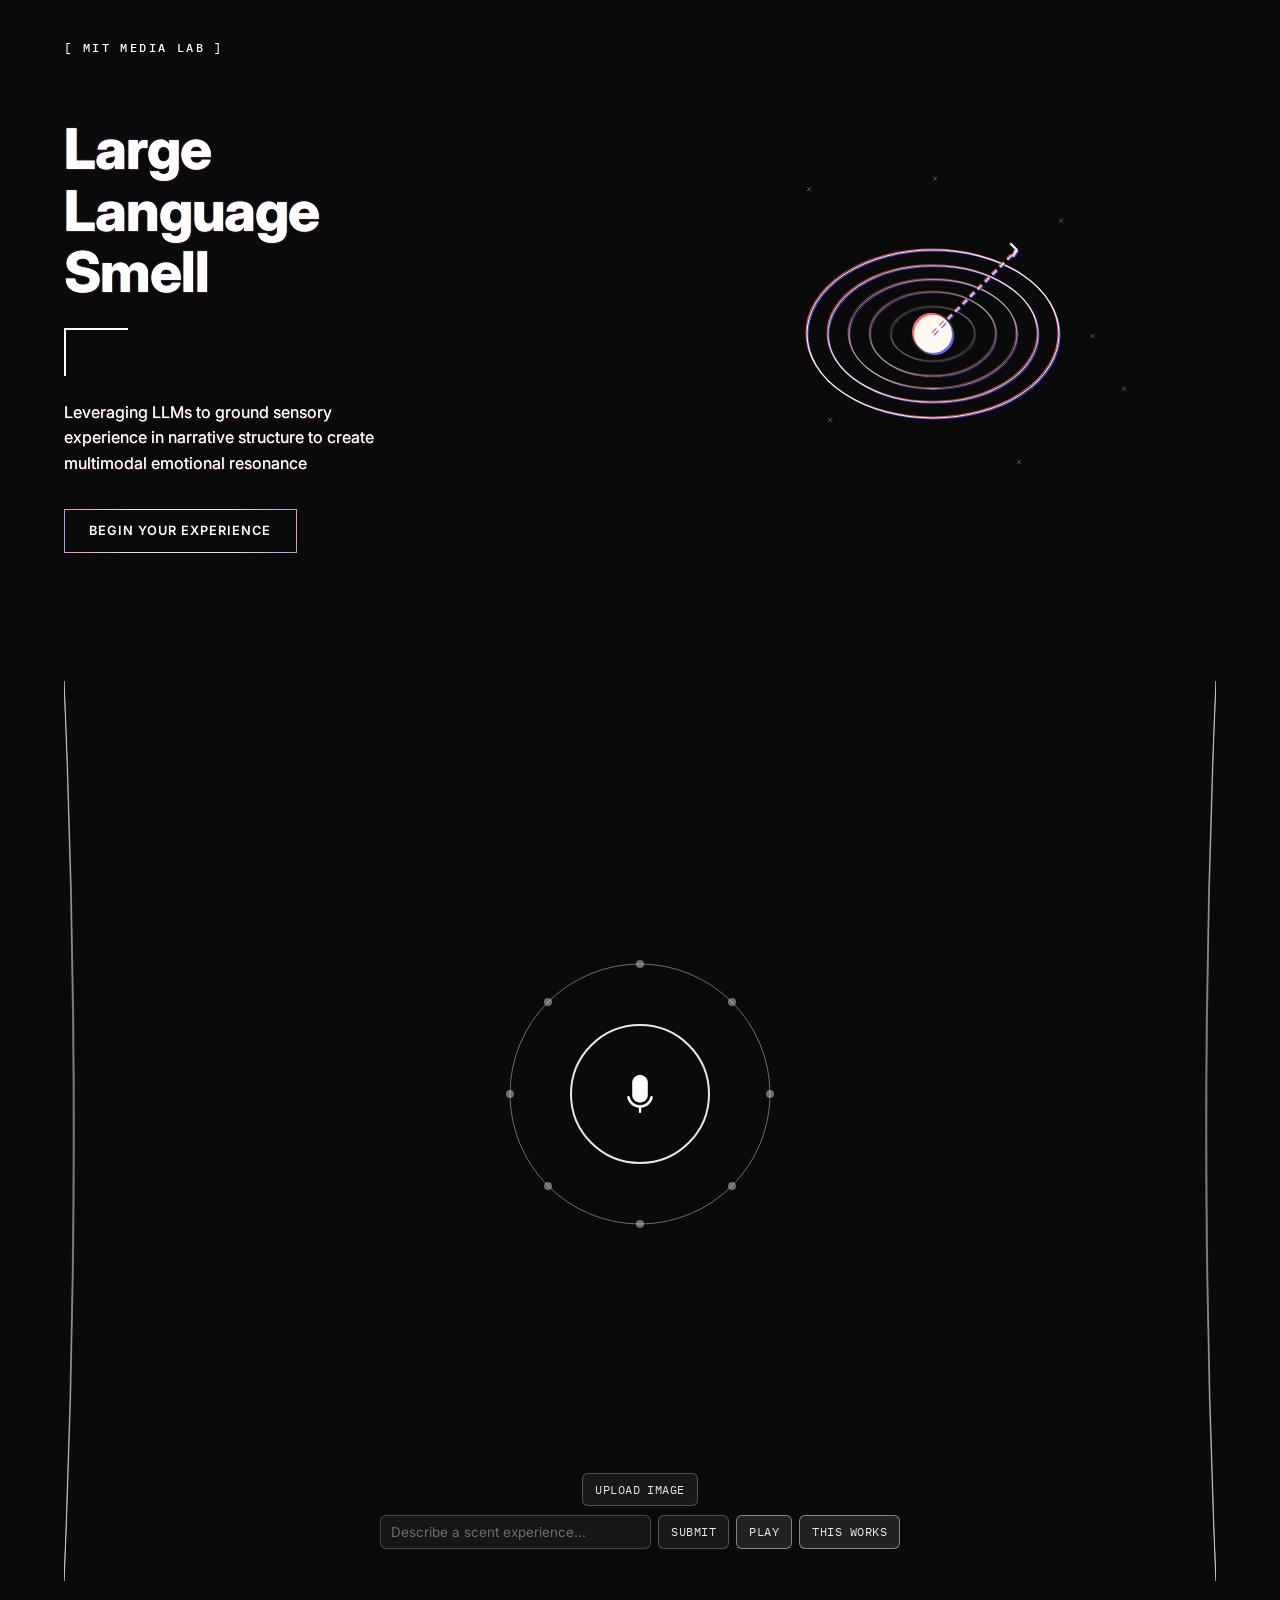
==== aromagen/ui/demo/index.html @ c247eafc "Migrate to 12-odorant descriptor palette, fix prompt biases, add pre-filter Replaces the two-cartrid" ====
<!DOCTYPE html>
<html lang="en">
<head>
  <meta charset="utf-8">
  <meta name="viewport" content="width=device-width, initial-scale=1">
  <title>AromaGen</title>
  <link rel="preconnect" href="https://fonts.googleapis.com">
  <link rel="preconnect" href="https://fonts.gstatic.com" crossorigin>
  <link href="https://fonts.googleapis.com/css2?family=IBM+Plex+Mono:wght@400;500&family=Inter:wght@400;700;800&display=swap" rel="stylesheet">
  <link rel="stylesheet" href="styles.css">
</head>
<body>
  <div class="page">
    <header class="trust-label">[ MIT Media Lab ]</header>

    <main class="content">
      <section class="left">
        <h1 class="headline">
          Large<br>
          Language<br>
          Smell
        </h1>
        <div class="l-separator" aria-hidden="true"></div>
        <p class="body">
          Leveraging LLMs to ground sensory experience in narrative structure to create multimodal emotional resonance
        </p>
        <a href="#experience" class="cta-button" id="beginExperienceBtn">Begin Your Experience</a>
      </section>

      <section class="right" aria-hidden="true">
        <div class="graphic">
          <svg class="graphic-svg" viewBox="0 0 400 400" xmlns="http://www.w3.org/2000/svg">
            <defs>
              <filter id="glow">
                <feGaussianBlur stdDeviation="2" result="blur"/>
                <feMerge>
                  <feMergeNode in="blur"/>
                  <feMergeNode in="SourceGraphic"/>
                </feMerge>
              </filter>
              <filter id="chroma" x="-20%" y="-20%" width="140%" height="140%">
                <feOffset in="SourceGraphic" dx="-1" dy="-1" result="r"/>
                <feOffset in="SourceGraphic" dx="1" dy="1" result="b"/>
                <feFlood flood-color="#ff4444" result="red"/>
                <feFlood flood-color="#4444ff" result="blue"/>
                <feComposite in="red" in2="r" operator="in" result="redLayer"/>
                <feComposite in="blue" in2="b" operator="in" result="blueLayer"/>
                <feMerge>
                  <feMergeNode in="redLayer"/>
                  <feMergeNode in="blueLayer"/>
                  <feMergeNode in="SourceGraphic"/>
                </feMerge>
              </filter>
              <filter id="orbGlowChroma" x="-50%" y="-50%" width="200%" height="200%">
                <feGaussianBlur in="SourceGraphic" stdDeviation="1.5" result="blur"/>
                <feOffset in="SourceGraphic" dx="-1.5" dy="-1.5" result="redIn"/>
                <feOffset in="SourceGraphic" dx="1.5" dy="1.5" result="blueIn"/>
                <feFlood flood-color="#ff6666" result="redFlood"/>
                <feFlood flood-color="#6666ff" result="blueFlood"/>
                <feComposite in="redFlood" in2="redIn" operator="in" result="redLayer"/>
                <feComposite in="blueFlood" in2="blueIn" operator="in" result="blueLayer"/>
                <feMerge>
                  <feMergeNode in="blur"/>
                  <feMergeNode in="redLayer"/>
                  <feMergeNode in="blueLayer"/>
                  <feMergeNode in="SourceGraphic"/>
                </feMerge>
              </filter>
            </defs>
            <!-- scattered x shapes -->
            <g class="particles" fill="none" stroke="currentColor" stroke-width="0.5" opacity="0.6">
              <path d="M 80 60 L 84 64 M 84 60 L 80 64" class="particle" style="--i: 0"/>
              <path d="M 320 90 L 324 94 M 324 90 L 320 94" class="particle" style="--i: 1"/>
              <path d="M 350 200 L 354 204 M 354 200 L 350 204" class="particle" style="--i: 2"/>
              <path d="M 280 320 L 284 324 M 284 320 L 280 324" class="particle" style="--i: 3"/>
              <path d="M 100 280 L 104 284 M 104 280 L 100 284" class="particle" style="--i: 4"/>
              <path d="M 200 50 L 204 54 M 204 50 L 200 54" class="particle" style="--i: 5"/>
              <path d="M 380 250 L 384 254 M 384 250 L 380 254" class="particle" style="--i: 6"/>
            </g>
            <!-- concentric rings -->
            <g filter="url(#chroma)" class="rings">
              <ellipse cx="200" cy="200" rx="120" ry="80" class="ring" style="--r: 0"/>
              <ellipse cx="200" cy="200" rx="100" ry="65" class="ring" style="--r: 1"/>
              <ellipse cx="200" cy="200" rx="80" ry="52" class="ring" style="--r: 2"/>
              <ellipse cx="200" cy="200" rx="60" ry="40" class="ring" style="--r: 3"/>
              <ellipse cx="200" cy="200" rx="40" ry="26" class="ring" style="--r: 4"/>
            </g>
            <!-- central orb: glow + chromatic fringe -->
            <circle cx="200" cy="200" r="18" class="orb" filter="url(#orbGlowChroma)"/>
            <!-- dashed arrow -->
            <g class="arrow" filter="url(#chroma)">
              <line x1="200" y1="200" x2="280" y2="120" stroke-dasharray="6 4" class="arrow-line"/>
              <path d="M 280 120 L 274 114 M 280 120 L 276 126" stroke-width="2" class="arrow-head"/>
            </g>
          </svg>
        </div>
      </section>
    </main>

    <!-- Buffer between landing and frequency section -->
    <div class="frequency-buffer" aria-hidden="true"></div>

    <!-- Frequency section: central ring + record button, 8 nodes, curved lines -->
    <section class="frequency-section" id="experience" aria-label="Frequency">
      <div class="frequency-curves" aria-hidden="true">
        <!-- Left: concave toward center (bulge right into the page) -->
        <svg class="curves-svg curves-left" viewBox="0 0 120 100" preserveAspectRatio="none">
          <path class="curve curve-1" d="M 0 0 Q 38 50 0 100" fill="none" stroke="currentColor"/>
          <path class="curve curve-2" d="M 0 0 Q 42 50 0 100" fill="none" stroke="currentColor"/>
          <path class="curve curve-3" d="M 0 0 Q 40 50 0 100" fill="none" stroke="currentColor"/>
          <path class="curve curve-4" d="M 0 0 Q 36 50 0 100" fill="none" stroke="currentColor"/>
        </svg>
        <!-- Right: concave toward center (bulge left into the page) -->
        <svg class="curves-svg curves-right" viewBox="0 0 120 100" preserveAspectRatio="none">
          <path class="curve curve-1" d="M 120 0 Q 82 50 120 100" fill="none" stroke="currentColor"/>
          <path class="curve curve-2" d="M 120 0 Q 78 50 120 100" fill="none" stroke="currentColor"/>
          <path class="curve curve-3" d="M 120 0 Q 80 50 120 100" fill="none" stroke="currentColor"/>
          <path class="curve curve-4" d="M 120 0 Q 84 50 120 100" fill="none" stroke="currentColor"/>
        </svg>
      </div>

      <div class="frequency-progress" id="frequencyProgress" aria-hidden="true">
        <p class="frequency-progress-label" id="frequencyProgressLabel"></p>
        <div class="frequency-progress-bar">
          <div class="frequency-progress-fill" id="frequencyProgressFill"></div>
        </div>
      </div>

      <div class="frequency-diagram">
        <svg class="frequency-circle-svg" viewBox="0 0 400 400" aria-hidden="true">
          <circle class="frequency-big-circle" cx="200" cy="200" r="130" fill="none" stroke="currentColor"/>
          <circle class="frequency-dot" cx="200" cy="70" r="4" fill="currentColor"/>
          <circle class="frequency-dot" cx="292" cy="108" r="4" fill="currentColor"/>
          <circle class="frequency-dot" cx="330" cy="200" r="4" fill="currentColor"/>
          <circle class="frequency-dot" cx="292" cy="292" r="4" fill="currentColor"/>
          <circle class="frequency-dot" cx="200" cy="330" r="4" fill="currentColor"/>
          <circle class="frequency-dot" cx="108" cy="292" r="4" fill="currentColor"/>
          <circle class="frequency-dot" cx="70" cy="200" r="4" fill="currentColor"/>
          <circle class="frequency-dot" cx="108" cy="108" r="4" fill="currentColor"/>
        </svg>
        <div class="frequency-center">
          <div class="frequency-ring" aria-hidden="true"></div>
          <button type="button" class="frequency-record-btn" id="frequencyRecordBtn" aria-label="Record audio">
            <img src="assets/microphone.png" alt="" class="record-icon record-mic-icon" width="48" height="48">
            <img src="assets/stop-button.png" alt="" class="record-icon record-stop-icon" width="48" height="48">
            <span class="record-label" aria-hidden="true">Record</span>
            <span class="record-dot" aria-hidden="true"></span>
          </button>
        </div>
        <div class="frequency-nodes">
          <div class="frequency-node frequency-node-12"><span class="node-label">Scent 1</span></div>
          <div class="frequency-node frequency-node-130"><span class="node-label">Scent 2</span></div>
          <div class="frequency-node frequency-node-3"><span class="node-label">Scent 3</span></div>
          <div class="frequency-node frequency-node-430"><span class="node-label">Scent 4</span></div>
          <div class="frequency-node frequency-node-6"><span class="node-label">Scent 5</span></div>
          <div class="frequency-node frequency-node-730"><span class="node-label">Scent 6</span></div>
          <div class="frequency-node frequency-node-9"><span class="node-label">Scent 7</span></div>
          <div class="frequency-node frequency-node-1030"><span class="node-label">Scent 8</span></div>
        </div>
      </div>

      <div class="frequency-controls" id="frequencyControls" aria-live="polite">
        <p class="frequency-transcription-text" id="frequencyTranscriptionText"></p>
        <p class="frequency-transcription-status" id="frequencyTranscriptionStatus"></p>

        <div class="frequency-controls-row frequency-controls-row-secondary">
          <label class="frequency-control-btn frequency-image-upload-label">
            Upload image
            <input
              type="file"
              id="frequencyImageInput"
              class="frequency-image-input"
              accept="image/*"
            >
          </label>
        </div>

        <div class="frequency-controls-row">
          <input
            type="text"
            id="frequencyDirectTextInput"
            class="frequency-direct-text-input"
            placeholder="Describe a scent experience..."
            aria-label="Direct text input"
          >
          <button type="button" id="frequencyDirectSubmitBtn" class="frequency-control-btn">Submit</button>
          <button type="button" id="playSequenceBtn" class="frequency-control-btn frequency-control-btn-primary" onclick="playSequenceOnDevice()">Play</button>
          <button type="button" id="acceptSequenceBtn" class="frequency-control-btn frequency-control-btn-primary">This works</button>
        </div>

      </div>

    </section>
  </div>
  <script src="script.js?v=3"></script>
</body>
</html>
---- aromagen/ui/demo/styles.css ----
/* Trust Center – dark, minimal, glitch/chromatic accent */

*,
*::before,
*::after {
  box-sizing: border-box;
}

body {
  margin: 0;
  min-height: 100vh;
  background: #0a0a0a;
  color: #fff;
  font-family: "Inter", system-ui, sans-serif;
  -webkit-font-smoothing: antialiased;
}

.page {
  min-height: 100vh;
  padding: 2.5rem 4rem 4rem;
  display: flex;
  flex-direction: column;
}

/* Top label */
.trust-label {
  font-family: "IBM Plex Mono", monospace;
  font-size: 0.75rem;
  font-weight: 500;
  letter-spacing: 0.2em;
  text-transform: uppercase;
  margin-bottom: 4rem;
}

/* Two-column layout */
.content {
  flex: 1;
  display: flex;
  align-items: center;
  gap: 4rem;
  max-width: 1200px;
  margin: 0 auto;
  width: 100%;
}

.left {
  flex: 0 1 48%;
  min-width: 0;
}

/* Headline – subtle chromatic aberration on edges */
.headline {
  font-size: clamp(2.25rem, 4.5vw, 3.5rem);
  font-weight: 800;
  line-height: 1.1;
  letter-spacing: -0.02em;
  margin: 0 0 1.5rem;
  color: #fff;
  text-shadow:
    1px 1px 0 rgba(255, 80, 80, 0.25),
    -1px -1px 0 rgba(80, 80, 255, 0.25),
    0 0 0 #fff;
}

/* L-shaped separator: horizontal + vertical */
.l-separator {
  width: 4rem;
  height: 3rem;
  margin-bottom: 1.5rem;
  position: relative;
}

.l-separator::before,
.l-separator::after {
  content: "";
  position: absolute;
  background: #fff;
}

.l-separator::before {
  left: 0;
  top: 0;
  width: 100%;
  height: 2px;
}

.l-separator::after {
  left: 0;
  top: 0;
  width: 2px;
  height: 100%;
}

/* Body copy – subtle chromatic fringe */
.body {
  font-size: 1rem;
  line-height: 1.6;
  margin: 0 0 2rem;
  color: rgba(255, 255, 255, 0.95);
  max-width: 32ch;
  text-shadow:
    0.5px 0.5px 0 rgba(255, 80, 80, 0.2),
    -0.5px -0.5px 0 rgba(80, 80, 255, 0.2),
    0 0 0 rgba(255, 255, 255, 0.98);
}

/* CTA button – border with strong chromatic aberration */
.cta-button {
  display: inline-block;
  padding: 0.85rem 1.5rem;
  font-family: "Inter", system-ui, sans-serif;
  font-size: 0.8rem;
  font-weight: 600;
  letter-spacing: 0.08em;
  text-transform: uppercase;
  color: #fff;
  text-decoration: none;
  background: transparent;
  border: 1px solid rgba(255, 255, 255, 0.9);
  position: relative;
  transition: opacity 0.2s;
}

.cta-button:hover {
  opacity: 0.95;
}

/* Chromatic aberration on button border – red one side, blue other */
.cta-button::before {
  content: "";
  position: absolute;
  inset: -1px;
  border: 1px solid transparent;
  pointer-events: none;
  background: linear-gradient(90deg,
    rgba(255, 60, 60, 0.6) 0%,
    transparent 30%,
    transparent 70%,
    rgba(80, 80, 255, 0.6) 100%);
  -webkit-mask: linear-gradient(#fff 0 0) padding-box, linear-gradient(#fff 0 0);
  mask: linear-gradient(#fff 0 0) padding-box, linear-gradient(#fff 0 0);
  -webkit-mask-composite: xor;
  mask-composite: exclude;
  opacity: 0.8;
}

.cta-button::after {
  content: "";
  position: absolute;
  inset: -2px;
  border: 1px solid transparent;
  pointer-events: none;
  box-shadow:
    -1px -1px 0 rgba(255, 80, 80, 0.5),
    1px 1px 0 rgba(80, 80, 255, 0.5);
  -webkit-mask: linear-gradient(#fff 0 0) padding-box, linear-gradient(#fff 0 0);
  mask: linear-gradient(#fff 0 0) padding-box, linear-gradient(#fff 0 0);
  -webkit-mask-composite: xor;
  mask-composite: exclude;
  opacity: var(--chroma, 0.9);
}

/* Right: graphic container */
.right {
  flex: 0 1 52%;
  display: flex;
  align-items: center;
  justify-content: center;
  min-height: 380px;
}

.graphic {
  width: 100%;
  max-width: 420px;
  aspect-ratio: 1;
}

.graphic-svg {
  width: 100%;
  height: 100%;
  color: #fff;
}

/* Rings – wireframe, fade with distance */
.rings ellipse {
  fill: none;
  stroke: currentColor;
  stroke-width: 1;
  opacity: calc(0.95 - var(--r, 0) * 0.18);
  transform-origin: 200px 200px;
}

/* Central orb – fill; glow + chroma via SVG filter in HTML */
.orb {
  fill: #fff8f0;
}

/* Arrow */
.arrow-line {
  stroke: currentColor;
  stroke-width: 1.5;
  opacity: 0.85;
}

.arrow-head {
  stroke: currentColor;
  fill: none;
  opacity: 0.85;
}

/* Particles – subtle x marks */
.particles .particle {
  animation: particle-fade 4s ease-in-out infinite;
  animation-delay: calc(var(--i, 0) * 0.4s);
}

@keyframes particle-fade {
  0%, 100% { opacity: 0.4; }
  50% { opacity: 0.8; }
}

/* Subtle ring pulse */
@media (prefers-reduced-motion: no-preference) {
  .rings ellipse {
    animation: ring-pulse 6s ease-in-out infinite;
    animation-delay: calc(var(--r, 0) * 0.15s);
  }
}

@keyframes ring-pulse {
  0%, 100% { opacity: calc(0.95 - var(--r, 0) * 0.18); }
  50% { opacity: calc(0.75 - var(--r, 0) * 0.12); }
}

/* Buffer between landing and frequency section */
.frequency-buffer {
  min-height: 8rem;
  background: #0a0a0a;
}

/* ========== Frequency section (match landing page background) ========== */
.frequency-section {
  position: relative;
  min-height: 100vh;
  background: #0a0a0a;
  color: rgba(255, 255, 255, 0.95);
  display: grid;
  grid-template-rows: auto minmax(280px, 1fr) auto;
  align-items: center;
  justify-items: center;
  padding: 1.25rem 1rem 2rem;
  gap: 1rem;
  overflow-x: hidden;
}

/* Curved lines – full height, inward curve, oscillate faster, own pace, lighter out / brighter in */
.frequency-curves {
  position: absolute;
  inset: 0;
  pointer-events: none;
  z-index: 0;
}

.curves-svg {
  position: absolute;
  top: 0;
  bottom: 0;
  width: 5%;
  min-width: 60px;
  max-width: 120px;
  height: 100%;
  color: rgba(255, 255, 255, 0.35);
}

.curves-left {
  left: 0;
}

.curves-right {
  left: auto;
  right: 0;
}

.curve {
  stroke-width: 1.5;
  stroke-linecap: round;
}

/* Left: 3–4 lines curving toward center from 0%–5%; oscillate slightly slower */
.curves-left .curve-1 {
  animation: curve-left-oscillate 5.2s ease-in-out infinite;
  animation-delay: 0s;
}
.curves-left .curve-2 {
  animation: curve-left-oscillate 5.8s ease-in-out infinite;
  animation-delay: 0.5s;
}
.curves-left .curve-3 {
  animation: curve-left-oscillate 4.8s ease-in-out infinite;
  animation-delay: 1s;
}
.curves-left .curve-4 {
  animation: curve-left-oscillate 5.5s ease-in-out infinite;
  animation-delay: 1.4s;
}

@keyframes curve-left-oscillate {
  0%, 100% { transform: translateX(0); opacity: 0.2; }
  50% { transform: translateX(5vw); opacity: 0.65; }
}

/* Right: 3–4 lines from 95%–100%; oscillate slightly slower */
.curves-right .curve-1 {
  animation: curve-right-oscillate 5.4s ease-in-out infinite;
  animation-delay: 0.2s;
}
.curves-right .curve-2 {
  animation: curve-right-oscillate 4.6s ease-in-out infinite;
  animation-delay: 0.6s;
}
.curves-right .curve-3 {
  animation: curve-right-oscillate 5.6s ease-in-out infinite;
  animation-delay: 1.1s;
}
.curves-right .curve-4 {
  animation: curve-right-oscillate 5s ease-in-out infinite;
  animation-delay: 1.5s;
}

@keyframes curve-right-oscillate {
  0%, 100% { transform: translateX(0); opacity: 0.2; }
  50% { transform: translateX(-5vw); opacity: 0.65; }
}

/* Diagram container: ring, button, nodes, connectors */
.frequency-diagram {
  position: relative;
  width: min(400px, 85vw, 52vh);
  height: min(400px, 85vw, 52vh);
  z-index: 1;
  align-self: center;
  justify-self: center;
}

/* Large white circle + dots (SVG) */
.frequency-circle-svg {
  position: absolute;
  inset: 0;
  width: 100%;
  height: 100%;
  color: rgba(255, 255, 255, 0.4);
}

.frequency-big-circle {
  fill: none;
  stroke: currentColor;
  stroke-width: 1;
}

.frequency-dot {
  fill: currentColor;
}

/* Center: white ring + record button (mic image) */
.frequency-center {
  position: absolute;
  left: 50%;
  top: 50%;
  transform: translate(-50%, -50%);
  width: 140px;
  height: 140px;
  display: flex;
  align-items: center;
  justify-content: center;
}

.frequency-ring {
  position: absolute;
  inset: 0;
  border: 2px solid rgba(255, 255, 255, 0.9);
  border-radius: 50%;
}

.frequency-record-btn {
  position: relative;
  z-index: 1;
  width: 72px;
  height: 72px;
  border-radius: 50%;
  border: none;
  background: transparent;
  color: #fff;
  cursor: pointer;
  display: flex;
  flex-direction: column;
  align-items: center;
  justify-content: center;
  padding: 0;
  transition: transform 0.15s, filter 0.2s;
}

.frequency-record-btn .record-icon {
  width: 40px;
  height: 40px;
  object-fit: contain;
  pointer-events: none;
  position: absolute;
}

.frequency-record-btn .record-mic-icon {
  filter: brightness(0) invert(1);
}

.frequency-record-btn .record-stop-icon {
  filter: brightness(0) invert(1);
  display: none !important;
}

.frequency-record-btn.recording .record-mic-icon {
  display: none !important;
}

.frequency-record-btn.recording .record-stop-icon {
  display: block !important;
}

.frequency-record-btn:hover .record-mic-icon,
.frequency-record-btn:hover .record-stop-icon {
  filter: brightness(0) invert(1) opacity(0.9);
}

.frequency-record-btn:hover {
  transform: scale(1.05);
}

.frequency-record-btn:active {
  transform: scale(0.98);
}

.frequency-record-btn .record-label {
  display: none;
}

.frequency-record-btn.recording .record-label {
  display: none;
}

.frequency-record-btn.recording .record-dot {
  display: none;
}

@keyframes record-blink {
  0%, 100% { opacity: 1; }
  50% { opacity: 0.5; }
}

.record-dot {
  display: none;
}

/* 8 nodes: dots in SVG at 12, 1:30, 3, 4:30, 6, 7:30, 9, 10:30; label beside dot in that direction */
.frequency-nodes {
  position: absolute;
  inset: 0;
  pointer-events: none;
}

.frequency-node {
  position: absolute;
  display: flex;
  align-items: center;
  justify-content: center;
  pointer-events: auto;
  transform: translate(-50%, -50%);
  opacity: 0;
  transition: opacity 0.4s ease;
}

.frequency-node.frequency-node-visible {
  opacity: 1;
}

.node-label {
  font-family: Georgia, "Times New Roman", serif;
  font-size: clamp(0.62rem, 1.4vw, 0.78rem);
  color: rgba(255, 255, 255, 0.88);
  white-space: nowrap;
  position: relative;
}

/* 12 o'clock: text centered above dot */
.frequency-node-12 { left: 50%;  top: 17.5%; }
.frequency-node-12 .node-label { transform: translate(-50%, calc(-100% - 0.5rem)); }
/* 1:30: text up and right ~45° */
.frequency-node-130 { left: 73%;  top: 27%; }
.frequency-node-130 .node-label { transform: translate(0.35rem, calc(-100% - 0.35rem)); }
/* 3 o'clock: text to the right of dot */
.frequency-node-3 { left: 82.5%;  top: 50%; }
.frequency-node-3 .node-label { transform: translate(calc(100% + 0.5rem), -50%); }
/* 4:30: text down and right ~45° */
.frequency-node-430 { left: 73%;  top: 73%; }
.frequency-node-430 .node-label { transform: translate(0.35rem, 0.35rem); }
/* 6 o'clock: text centered below dot */
.frequency-node-6 { left: 50%;  top: 82.5%; }
.frequency-node-6 .node-label { transform: translate(-50%, calc(100% + 0.5rem)); }
/* 7:30: text down and left ~45° */
.frequency-node-730 { left: 27%;  top: 73%; }
.frequency-node-730 .node-label { transform: translate(calc(-100% - 0.35rem), 0.35rem); }
/* 9 o'clock: text to the left of dot */
.frequency-node-9 { left: 17.5%;  top: 50%; }
.frequency-node-9 .node-label { transform: translate(calc(-100% - 0.5rem), -50%); }
/* 10:30: text up and left ~45° */
.frequency-node-1030 { left: 27%;  top: 27%; }
.frequency-node-1030 .node-label { transform: translate(calc(-100% - 0.35rem), calc(-100% - 0.35rem)); }

/* Transcription + input dock below diagram */
.frequency-controls {
  width: min(92%, 520px);
  z-index: 5;
  position: relative;
  display: flex;
  flex-direction: column;
  gap: 0.55rem;
  align-self: end;
  pointer-events: auto;
}

.frequency-transcription-text {
  font-family: Georgia, "Times New Roman", serif;
  font-size: clamp(0.82rem, 1.8vw, 0.95rem);
  line-height: 1.45;
  color: rgba(255, 255, 255, 0.88);
  margin: 0;
  text-align: center;
  display: -webkit-box;
  -webkit-line-clamp: 2;
  -webkit-box-orient: vertical;
  overflow: hidden;
}

.frequency-transcription-text:empty {
  display: none;
}

.frequency-transcription-status {
  font-size: 0.72rem;
  color: rgba(255, 255, 255, 0.45);
  margin: 0;
  text-align: center;
}

.frequency-transcription-status:empty {
  display: none;
}

.frequency-controls-row {
  display: flex;
  gap: 0.45rem;
  align-items: stretch;
  width: 100%;
}

.frequency-controls-row-secondary {
  justify-content: center;
  position: relative;
}

.frequency-image-upload-label {
  position: relative;
  cursor: pointer;
  display: inline-flex;
  align-items: center;
  justify-content: center;
  overflow: hidden;
}

.frequency-image-input {
  position: absolute;
  inset: 0;
  opacity: 0;
  cursor: pointer;
  width: 100%;
  height: 100%;
  font-size: 0;
}

.frequency-direct-text-input {
  flex: 1 1 auto;
  min-width: 0;
  padding: 0.5rem 0.65rem;
  border-radius: 6px;
  border: 1px solid rgba(255, 255, 255, 0.2);
  background: rgba(255, 255, 255, 0.05);
  color: #fff;
  font-family: "Inter", system-ui, sans-serif;
  font-size: 0.84rem;
}

.frequency-direct-text-input::placeholder {
  color: rgba(255, 255, 255, 0.38);
}

.frequency-control-btn {
  flex: 0 0 auto;
  padding: 0.5rem 0.75rem;
  border-radius: 6px;
  border: 1px solid rgba(255, 255, 255, 0.25);
  background: rgba(255, 255, 255, 0.06);
  color: rgba(255, 255, 255, 0.9);
  font-family: "IBM Plex Mono", monospace;
  font-size: 0.72rem;
  letter-spacing: 0.04em;
  text-transform: uppercase;
  cursor: pointer;
  white-space: nowrap;
}

.frequency-control-btn:hover {
  background: rgba(255, 255, 255, 0.12);
}

.frequency-control-btn-primary {
  border-color: rgba(255, 255, 255, 0.45);
  background: rgba(255, 255, 255, 0.1);
}

/* Progress bar above frequency diagram */
.frequency-progress {
  position: relative;
  top: auto;
  left: auto;
  transform: none;
  width: min(260px, 70vw);
  z-index: 3;
  text-align: center;
  opacity: 0;
  pointer-events: none;
  transition: opacity 0.3s ease;
  justify-self: center;
  align-self: start;
}

.frequency-progress-visible {
  opacity: 1;
}

.frequency-progress-label {
  margin: 0 0 0.4rem;
  font-family: "IBM Plex Mono", monospace;
  font-size: 0.7rem;
  letter-spacing: 0.15em;
  text-transform: uppercase;
  color: rgba(255, 255, 255, 0.6);
}

.frequency-progress-bar {
  width: 100%;
  height: 8px;
  border-radius: 999px;
  background: rgba(255, 255, 255, 0.12);
  overflow: hidden;
}

.frequency-progress-fill {
  width: 0%;
  height: 100%;
  border-radius: inherit;
  background: linear-gradient(90deg, #ffd15c, #ffb347);
  transition: width 0.4s ease;
}

/* Join the List – bottom left */
.frequency-join-btn {
  position: absolute;
  bottom: 2rem;
  left: 2rem;
  z-index: 2;
  padding: 0.6rem 1.2rem;
  background: #000;
  color: #fff;
  font-family: "Inter", system-ui, sans-serif;
  font-size: 0.8rem;
  font-weight: 500;
  text-decoration: none;
  border-radius: 6px;
  border: 1px solid rgba(255, 255, 255, 0.25);
  transition: background 0.2s, border-color 0.2s;
}

.frequency-join-btn:hover {
  background: #1a1a1a;
  border-color: rgba(255, 255, 255, 0.4);
}

@media (max-width: 540px) {
  .frequency-section {
    padding-bottom: 1.5rem;
    gap: 0.75rem;
  }

  .frequency-controls-row {
    flex-wrap: wrap;
  }

  .frequency-direct-text-input {
    flex: 1 1 100%;
  }

  .frequency-control-btn {
    flex: 1 1 calc(50% - 0.25rem);
  }
}
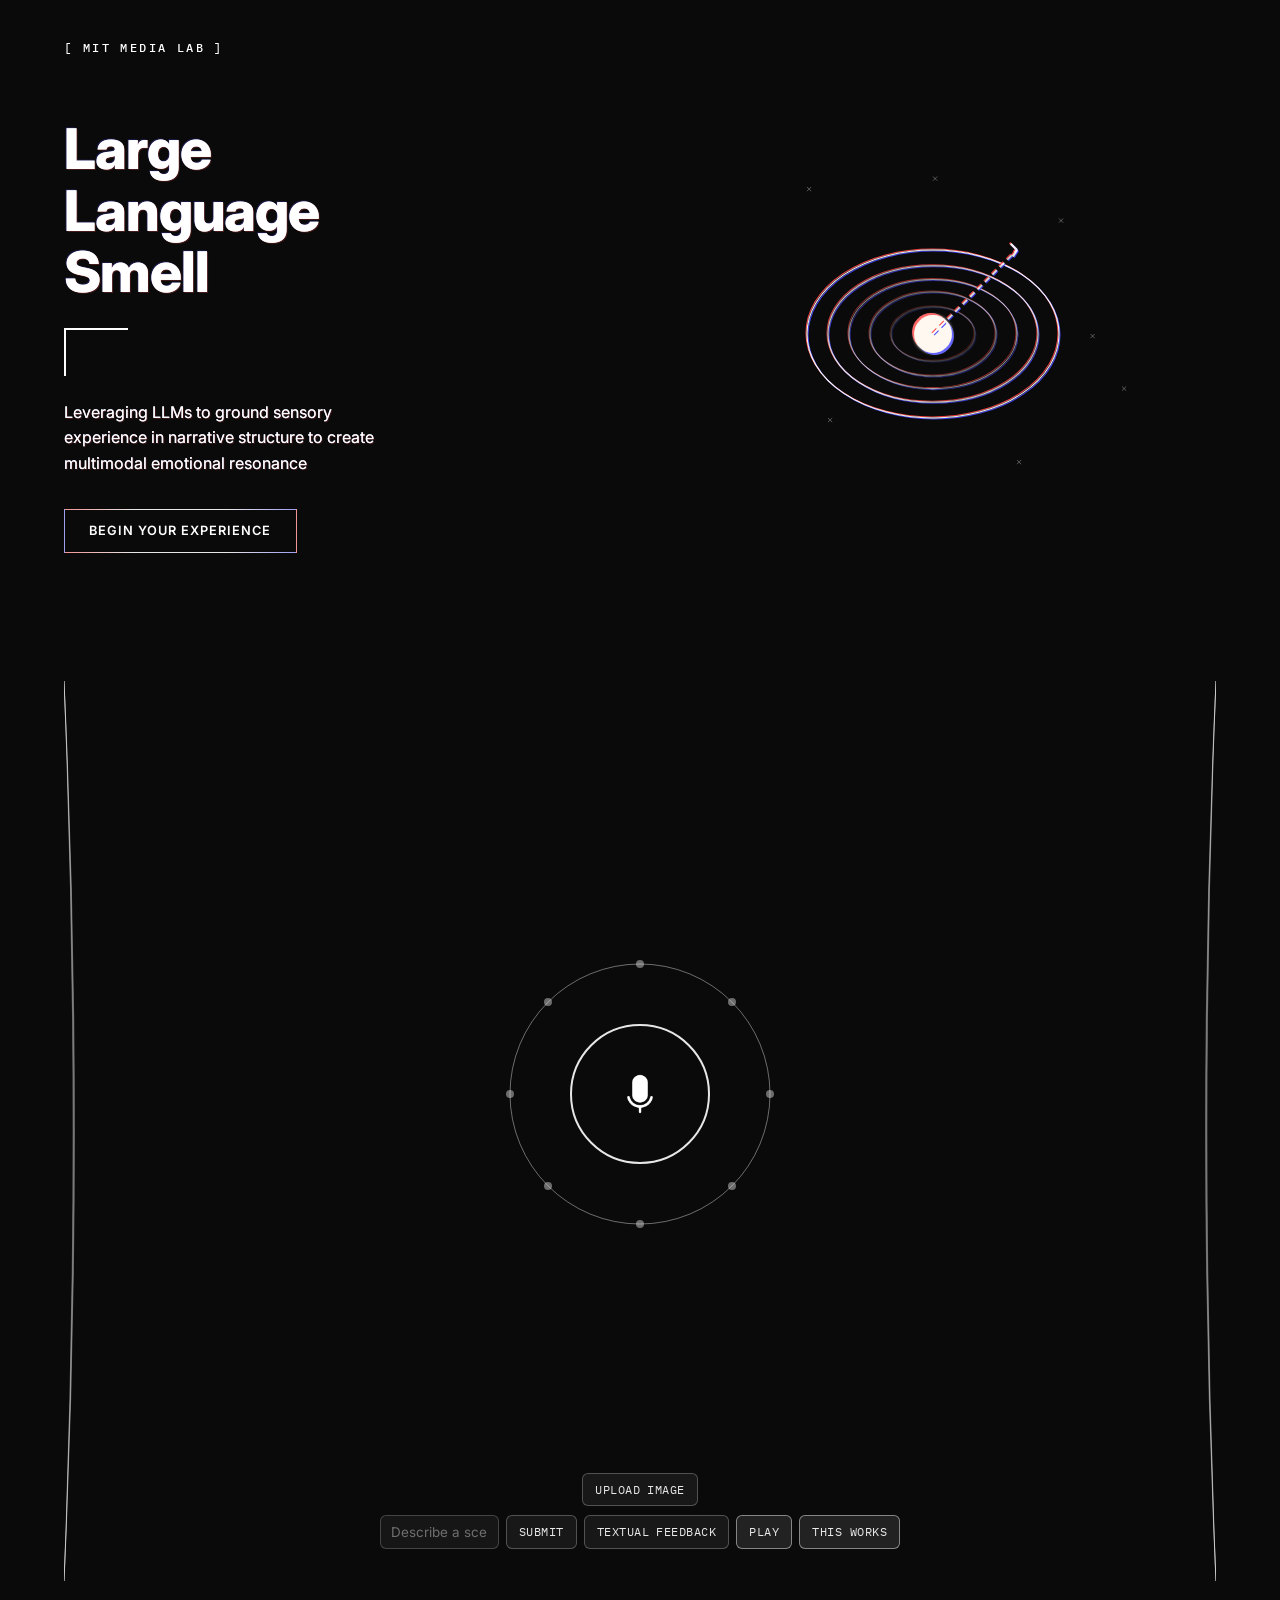
==== commit 0ad82703: "Add Final User Study Apps Script tool, AI validation results, and session data Builds out the Final " ====
--- a/aromagen/ui/demo/index.html
+++ b/aromagen/ui/demo/index.html
@@ -7,7 +7,7 @@
   <link rel="preconnect" href="https://fonts.googleapis.com">
   <link rel="preconnect" href="https://fonts.gstatic.com" crossorigin>
   <link href="https://fonts.googleapis.com/css2?family=IBM+Plex+Mono:wght@400;500&family=Inter:wght@400;700;800&display=swap" rel="stylesheet">
-  <link rel="stylesheet" href="styles.css">
+  <link rel="stylesheet" href="styles.css?v=2">
 </head>
 <body>
   <div class="page">
@@ -184,14 +184,29 @@
             aria-label="Direct text input"
           >
           <button type="button" id="frequencyDirectSubmitBtn" class="frequency-control-btn">Submit</button>
+          <button type="button" id="textualFeedbackToggleBtn" class="frequency-control-btn">Textual feedback</button>
           <button type="button" id="playSequenceBtn" class="frequency-control-btn frequency-control-btn-primary" onclick="playSequenceOnDevice()">Play</button>
           <button type="button" id="acceptSequenceBtn" class="frequency-control-btn frequency-control-btn-primary">This works</button>
         </div>
 
+        <div class="frequency-textual-feedback-box" id="textualFeedbackRow" style="display: none;">
+          <p class="frequency-textual-feedback-label">Textual feedback &mdash; type what to change, then Send</p>
+          <div class="frequency-controls-row">
+            <input
+              type="text"
+              id="textualFeedbackInput"
+              class="frequency-direct-text-input"
+              placeholder="e.g. more vanilla, less smoky..."
+              aria-label="Textual feedback input"
+            >
+            <button type="button" id="textualFeedbackSubmitBtn" class="frequency-control-btn frequency-control-btn-primary">Send feedback</button>
+          </div>
+        </div>
+
       </div>
 
     </section>
   </div>
-  <script src="script.js?v=3"></script>
+  <script src="script.js?v=4"></script>
 </body>
 </html>
--- a/aromagen/ui/demo/styles.css
+++ b/aromagen/ui/demo/styles.css
@@ -624,6 +624,30 @@
   background: rgba(255, 255, 255, 0.1);
 }
 
+.frequency-control-btn.is-active {
+  border-color: #7fd0ff;
+  background: rgba(127, 208, 255, 0.22);
+  color: #fff;
+}
+
+.frequency-textual-feedback-box {
+  width: 100%;
+  margin-top: 0.45rem;
+  padding: 0.65rem 0.75rem;
+  border: 1px solid #7fd0ff;
+  border-radius: 8px;
+  background: rgba(127, 208, 255, 0.08);
+}
+
+.frequency-textual-feedback-label {
+  margin: 0 0 0.4rem;
+  font-family: "IBM Plex Mono", monospace;
+  font-size: 0.68rem;
+  letter-spacing: 0.04em;
+  text-transform: uppercase;
+  color: #7fd0ff;
+}
+
 /* Progress bar above frequency diagram */
 .frequency-progress {
   position: relative;
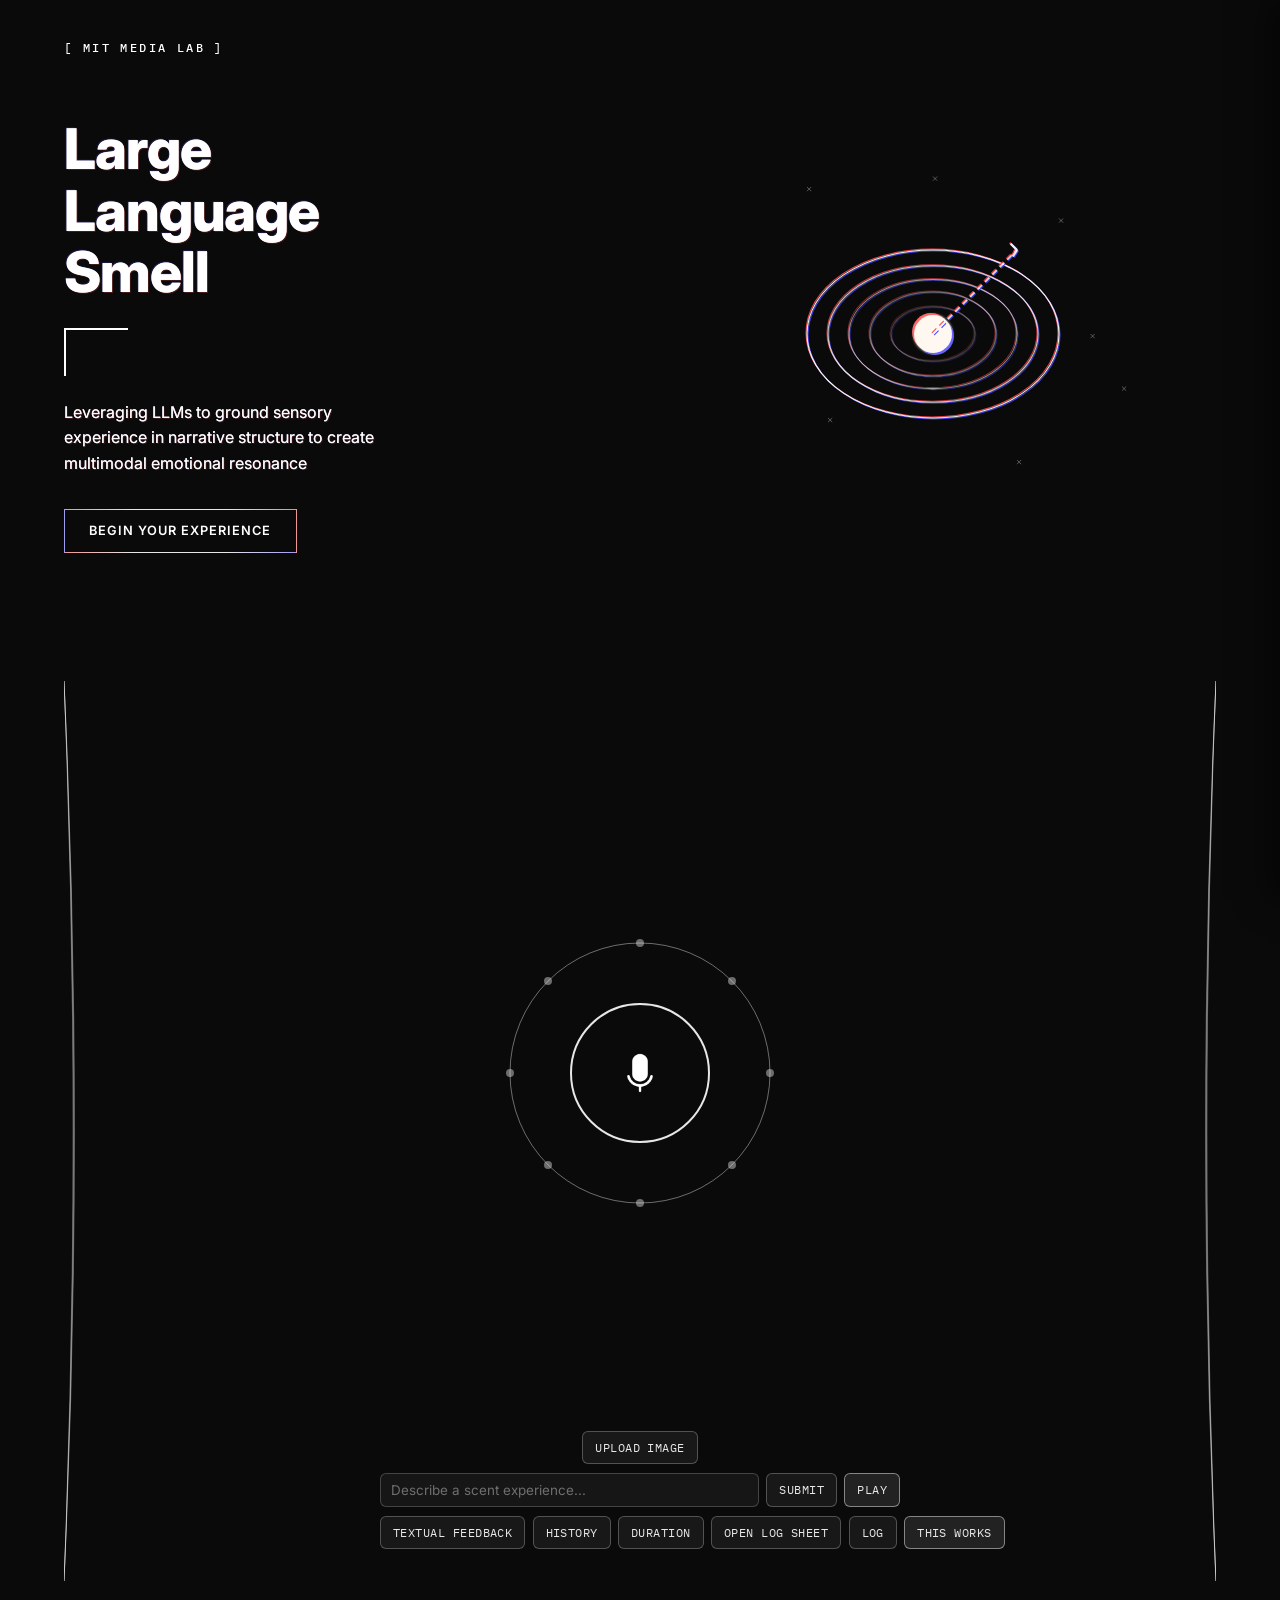
==== commit 789443cb: "Add generation history, duration override, interaction logging, retrieval-augmented composition, and" ====
--- a/aromagen/ui/demo/index.html
+++ b/aromagen/ui/demo/index.html
@@ -7,7 +7,7 @@
   <link rel="preconnect" href="https://fonts.googleapis.com">
   <link rel="preconnect" href="https://fonts.gstatic.com" crossorigin>
   <link href="https://fonts.googleapis.com/css2?family=IBM+Plex+Mono:wght@400;500&family=Inter:wght@400;700;800&display=swap" rel="stylesheet">
-  <link rel="stylesheet" href="styles.css?v=2">
+  <link rel="stylesheet" href="styles.css?v=3">
 </head>
 <body>
   <div class="page">
@@ -184,8 +184,15 @@
             aria-label="Direct text input"
           >
           <button type="button" id="frequencyDirectSubmitBtn" class="frequency-control-btn">Submit</button>
+          <button type="button" id="playSequenceBtn" class="frequency-control-btn frequency-control-btn-primary" onclick="playSequenceOnDevice()">Play</button>
+        </div>
+
+        <div class="frequency-controls-row">
           <button type="button" id="textualFeedbackToggleBtn" class="frequency-control-btn">Textual feedback</button>
-          <button type="button" id="playSequenceBtn" class="frequency-control-btn frequency-control-btn-primary" onclick="playSequenceOnDevice()">Play</button>
+          <button type="button" id="historyToggleBtn" class="frequency-control-btn" onclick="toggleHistoryPanel()">History</button>
+          <button type="button" id="durationToggleBtn" class="frequency-control-btn">Duration</button>
+          <button type="button" id="openLogSheetBtn" class="frequency-control-btn" onclick="openLogSheet()">Open Log Sheet</button>
+          <button type="button" id="logInteractionToggleBtn" class="frequency-control-btn">Log</button>
           <button type="button" id="acceptSequenceBtn" class="frequency-control-btn frequency-control-btn-primary">This works</button>
         </div>
 
@@ -203,10 +210,65 @@
           </div>
         </div>
 
+        <div class="frequency-textual-feedback-box" id="durationRow" style="display: none;">
+          <p class="frequency-textual-feedback-label">Per-scent duration override (seconds) &mdash; blank uses the default pulse playback</p>
+          <div class="frequency-controls-row">
+            <input
+              type="number"
+              id="durationOverrideInput"
+              class="frequency-direct-text-input"
+              placeholder="e.g. 5"
+              min="0.1"
+              step="0.1"
+              aria-label="Per-scent duration override in seconds"
+            >
+          </div>
+        </div>
+
+        <div class="frequency-textual-feedback-box" id="logInteractionRow" style="display: none;">
+          <p class="frequency-textual-feedback-label">Log this generation &mdash; target smell &amp; AromaGen ratio are captured automatically</p>
+          <div class="frequency-controls-row">
+            <label for="logSimilarityInput" style="color: rgba(255,255,255,0.7); font-size: 0.85rem;">Similarity (1&ndash;7)</label>
+            <input
+              type="number"
+              id="logSimilarityInput"
+              class="frequency-direct-text-input"
+              style="max-width: 5rem;"
+              min="1"
+              max="7"
+              step="1"
+              placeholder="1-7"
+              aria-label="Similarity rating from 1 to 7"
+            >
+          </div>
+          <div class="frequency-controls-row">
+            <input
+              type="text"
+              id="logFeedbackInput"
+              class="frequency-direct-text-input"
+              placeholder="Feedback on how to improve this smell (optional)"
+              aria-label="Feedback for the log"
+            >
+            <button type="button" id="logInteractionSubmitBtn" class="frequency-control-btn frequency-control-btn-primary">Submit to sheet</button>
+          </div>
+          <p class="frequency-transcription-status" id="logInteractionStatus"></p>
+        </div>
+
       </div>
 
     </section>
   </div>
-  <script src="script.js?v=4"></script>
+
+  <div class="history-backdrop" id="historyBackdrop" onclick="closeHistoryPanel()"></div>
+  <aside class="history-panel" id="historyPanel" aria-hidden="true">
+    <div class="history-panel-header">
+      <h2>Generation history</h2>
+      <button type="button" class="history-close-btn" onclick="closeHistoryPanel()" aria-label="Close history panel">&times;</button>
+    </div>
+    <p class="history-panel-hint">Click an entry to load its prompt and recipe back into the editor. Nothing plays automatically &mdash; press Play when you're ready.</p>
+    <div class="history-list" id="historyList"></div>
+  </aside>
+
+  <script src="script.js?v=8"></script>
 </body>
 </html>
--- a/aromagen/ui/demo/styles.css
+++ b/aromagen/ui/demo/styles.css
@@ -532,10 +532,8 @@
   color: rgba(255, 255, 255, 0.88);
   margin: 0;
   text-align: center;
-  display: -webkit-box;
-  -webkit-line-clamp: 2;
-  -webkit-box-orient: vertical;
-  overflow: hidden;
+  white-space: pre-wrap;
+  max-width: 42rem;
 }
 
 .frequency-transcription-text:empty {
@@ -733,4 +731,162 @@
   .frequency-control-btn {
     flex: 1 1 calc(50% - 0.25rem);
   }
-}
+
+  .history-panel {
+    width: 100%;
+    max-width: none;
+  }
+}
+
+/* ---- Generation history side panel ---- */
+
+.history-backdrop {
+  position: fixed;
+  inset: 0;
+  background: rgba(0, 0, 0, 0.55);
+  opacity: 0;
+  pointer-events: none;
+  transition: opacity 0.25s ease;
+  z-index: 40;
+}
+
+.history-backdrop.open {
+  opacity: 1;
+  pointer-events: auto;
+}
+
+.history-panel {
+  position: fixed;
+  top: 0;
+  right: 0;
+  bottom: 0;
+  width: min(380px, 100vw);
+  background: #0f0f0f;
+  border-left: 1px solid rgba(255, 255, 255, 0.15);
+  box-shadow: -12px 0 30px rgba(0, 0, 0, 0.5);
+  transform: translateX(100%);
+  transition: transform 0.28s ease;
+  z-index: 50;
+  display: flex;
+  flex-direction: column;
+  padding: 1.5rem;
+  overflow-y: auto;
+}
+
+.history-panel.open {
+  transform: translateX(0);
+}
+
+.history-panel-header {
+  display: flex;
+  align-items: center;
+  justify-content: space-between;
+  margin-bottom: 0.5rem;
+}
+
+.history-panel-header h2 {
+  font-family: "IBM Plex Mono", monospace;
+  font-size: 0.95rem;
+  letter-spacing: 0.03em;
+  text-transform: uppercase;
+  margin: 0;
+  color: rgba(255, 255, 255, 0.92);
+}
+
+.history-close-btn {
+  background: transparent;
+  border: none;
+  color: rgba(255, 255, 255, 0.7);
+  font-size: 1.5rem;
+  line-height: 1;
+  cursor: pointer;
+  padding: 0.15rem 0.4rem;
+}
+
+.history-close-btn:hover {
+  color: #fff;
+}
+
+.history-panel-hint {
+  font-size: 0.78rem;
+  color: rgba(255, 255, 255, 0.5);
+  line-height: 1.4;
+  margin: 0 0 1rem;
+}
+
+.history-list {
+  display: flex;
+  flex-direction: column;
+  gap: 0.6rem;
+  overflow-y: auto;
+}
+
+.history-empty {
+  font-size: 0.82rem;
+  color: rgba(255, 255, 255, 0.4);
+  text-align: center;
+  padding: 2rem 0.5rem;
+}
+
+.history-entry {
+  border: 1px solid rgba(255, 255, 255, 0.16);
+  border-radius: 8px;
+  padding: 0.7rem 0.8rem;
+  background: rgba(255, 255, 255, 0.04);
+  cursor: pointer;
+  text-align: left;
+  transition: background 0.15s, border-color 0.15s;
+}
+
+.history-entry:hover {
+  background: rgba(127, 208, 255, 0.1);
+  border-color: rgba(127, 208, 255, 0.4);
+}
+
+.history-entry-prompt {
+  font-family: Georgia, "Times New Roman", serif;
+  font-size: 0.85rem;
+  color: rgba(255, 255, 255, 0.92);
+  line-height: 1.35;
+  margin: 0 0 0.35rem;
+  display: -webkit-box;
+  -webkit-line-clamp: 3;
+  -webkit-box-orient: vertical;
+  overflow: hidden;
+}
+
+.history-entry-recipe {
+  font-size: 0.72rem;
+  color: rgba(255, 255, 255, 0.55);
+  margin: 0 0 0.3rem;
+  line-height: 1.4;
+}
+
+.history-entry-meta {
+  font-family: "IBM Plex Mono", monospace;
+  font-size: 0.62rem;
+  letter-spacing: 0.03em;
+  text-transform: uppercase;
+  color: rgba(255, 255, 255, 0.35);
+  margin: 0;
+}
+
+.history-clear-btn {
+  margin-top: 1rem;
+  align-self: center;
+  background: transparent;
+  border: 1px solid rgba(255, 255, 255, 0.2);
+  color: rgba(255, 255, 255, 0.55);
+  font-family: "IBM Plex Mono", monospace;
+  font-size: 0.65rem;
+  letter-spacing: 0.04em;
+  text-transform: uppercase;
+  padding: 0.4rem 0.8rem;
+  border-radius: 6px;
+  cursor: pointer;
+}
+
+.history-clear-btn:hover {
+  color: #fff;
+  border-color: rgba(255, 255, 255, 0.4);
+}
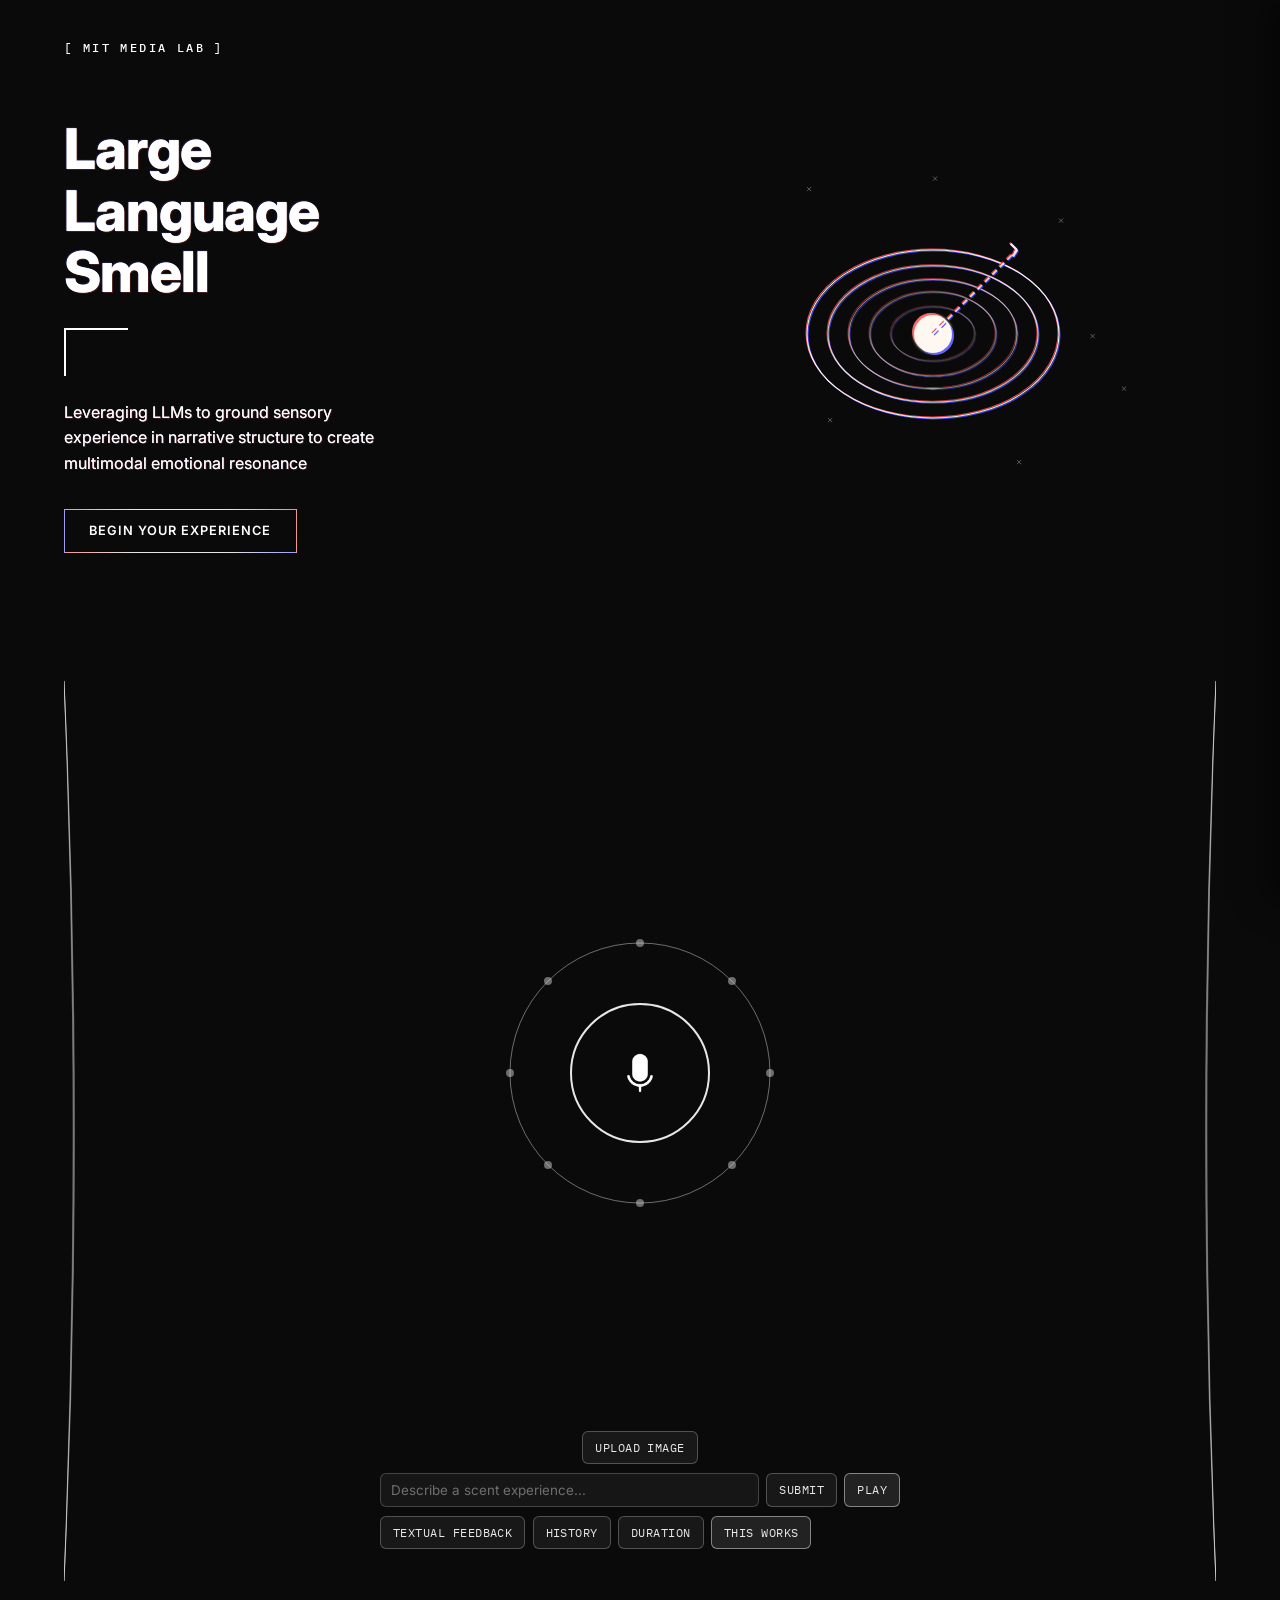
==== commit 43be6ce9: "Add AI-vs-expert ratio condition toggle to Final User Study, with full 50-word expert-derived ratio " ====
--- a/aromagen/ui/demo/index.html
+++ b/aromagen/ui/demo/index.html
@@ -269,6 +269,6 @@
     <div class="history-list" id="historyList"></div>
   </aside>
 
-  <script src="script.js?v=8"></script>
+  <script src="script.js?v=9"></script>
 </body>
 </html>
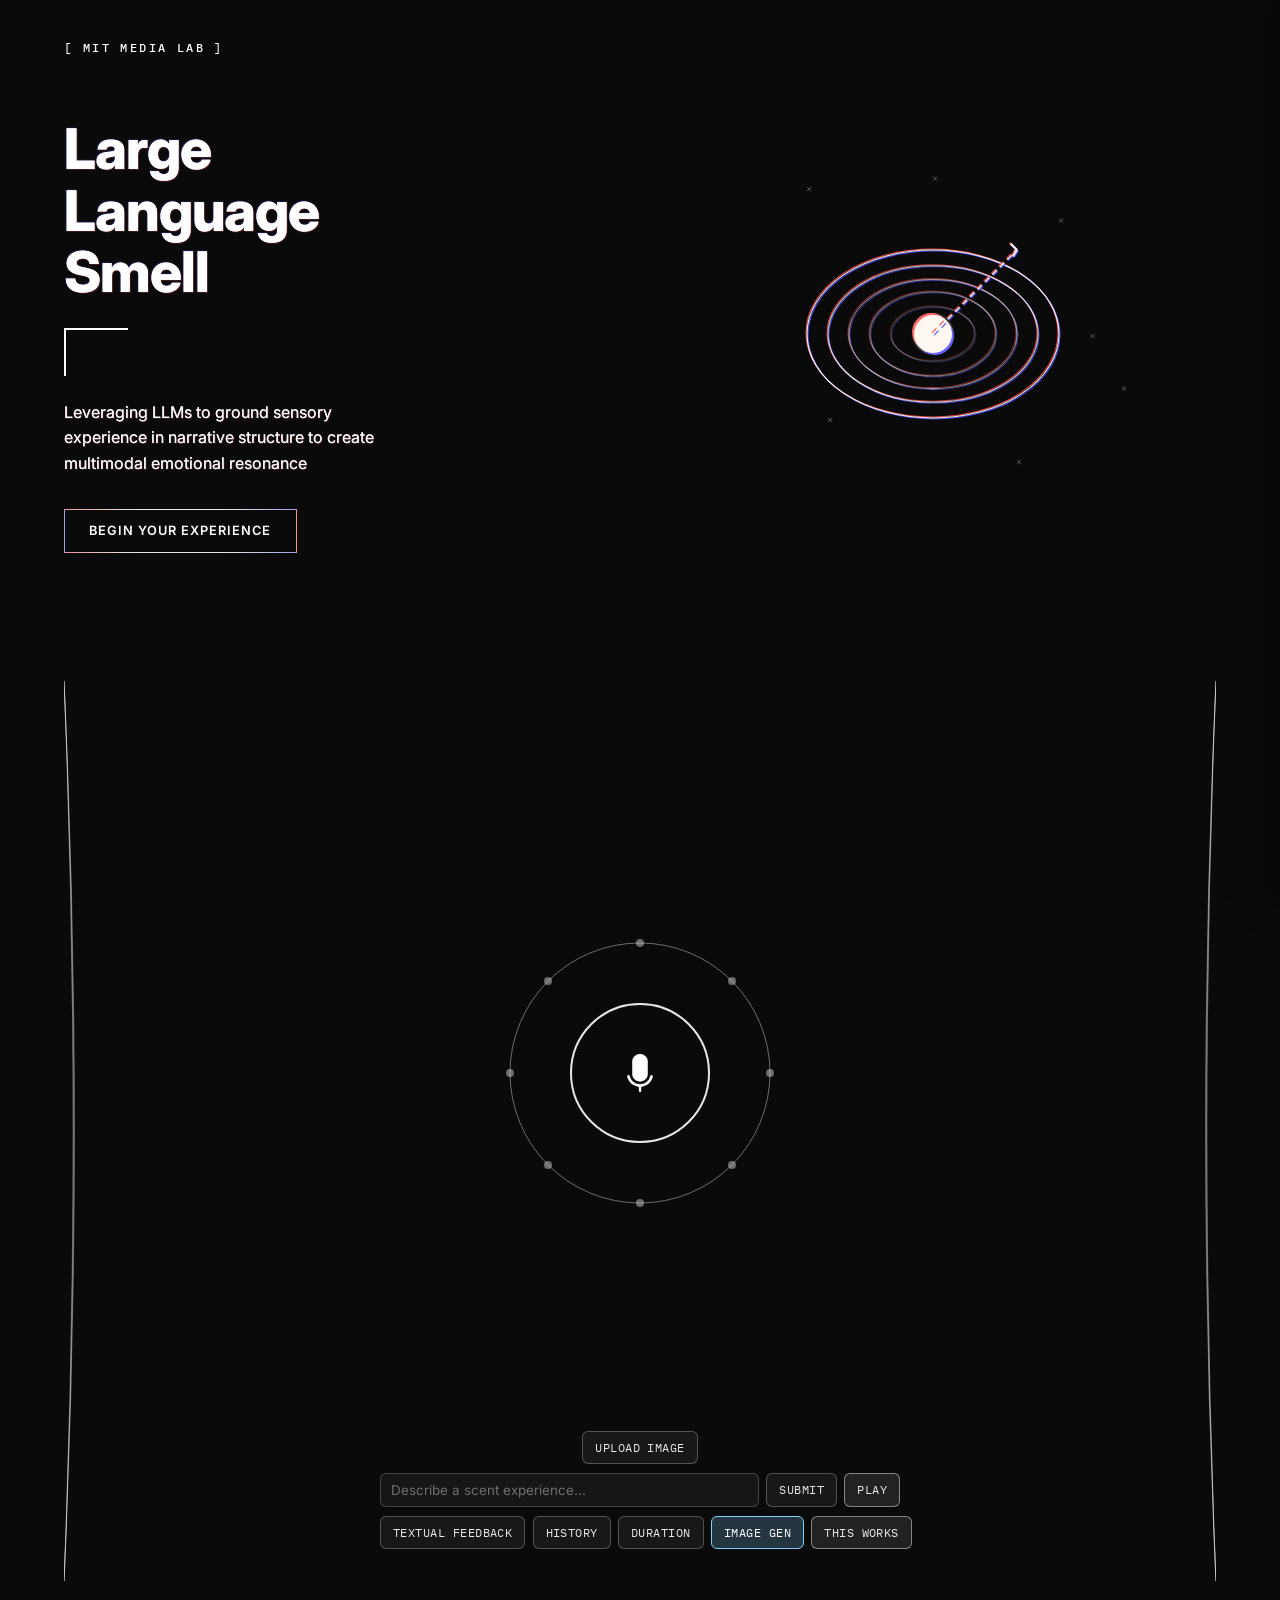
==== commit ce9c9267: "Decouple scene image generation from compose and polish demo UX. Return scent sequences immediately " ====
--- a/aromagen/ui/demo/index.html
+++ b/aromagen/ui/demo/index.html
@@ -7,7 +7,7 @@
   <link rel="preconnect" href="https://fonts.googleapis.com">
   <link rel="preconnect" href="https://fonts.gstatic.com" crossorigin>
   <link href="https://fonts.googleapis.com/css2?family=IBM+Plex+Mono:wght@400;500&family=Inter:wght@400;700;800&display=swap" rel="stylesheet">
-  <link rel="stylesheet" href="styles.css?v=3">
+  <link rel="stylesheet" href="styles.css?v=4">
 </head>
 <body>
   <div class="page">
@@ -160,6 +160,9 @@
       </div>
 
       <div class="frequency-controls" id="frequencyControls" aria-live="polite">
+        <figure class="generated-scene-wrap" id="generatedSceneWrap" style="display: none;">
+          <img id="generatedSceneImg" class="generated-scene-img" alt="" />
+        </figure>
         <p class="frequency-transcription-text" id="frequencyTranscriptionText"></p>
         <p class="frequency-transcription-status" id="frequencyTranscriptionStatus"></p>
 
@@ -191,6 +194,7 @@
           <button type="button" id="textualFeedbackToggleBtn" class="frequency-control-btn">Textual feedback</button>
           <button type="button" id="historyToggleBtn" class="frequency-control-btn" onclick="toggleHistoryPanel()">History</button>
           <button type="button" id="durationToggleBtn" class="frequency-control-btn">Duration</button>
+          <button type="button" id="sceneImageToggleBtn" class="frequency-control-btn">IMAGE GEN</button>
           <button type="button" id="openLogSheetBtn" class="frequency-control-btn" onclick="openLogSheet()">Open Log Sheet</button>
           <button type="button" id="logInteractionToggleBtn" class="frequency-control-btn">Log</button>
           <button type="button" id="acceptSequenceBtn" class="frequency-control-btn frequency-control-btn-primary">This works</button>
@@ -269,6 +273,6 @@
     <div class="history-list" id="historyList"></div>
   </aside>
 
-  <script src="script.js?v=9"></script>
+  <script src="script.js?v=10"></script>
 </body>
 </html>
--- a/aromagen/ui/demo/styles.css
+++ b/aromagen/ui/demo/styles.css
@@ -525,6 +525,24 @@
   pointer-events: auto;
 }
 
+.generated-scene-wrap {
+  width: 100%;
+  margin: 0 0 1rem;
+  display: flex;
+  justify-content: center;
+  align-items: center;
+}
+
+.generated-scene-img {
+  display: block;
+  width: auto;
+  max-width: min(420px, 100%);
+  max-height: 280px;
+  object-fit: cover;
+  border: 1px solid rgba(255, 255, 255, 0.15);
+  border-radius: 4px;
+}
+
 .frequency-transcription-text {
   font-family: Georgia, "Times New Roman", serif;
   font-size: clamp(0.82rem, 1.8vw, 0.95rem);
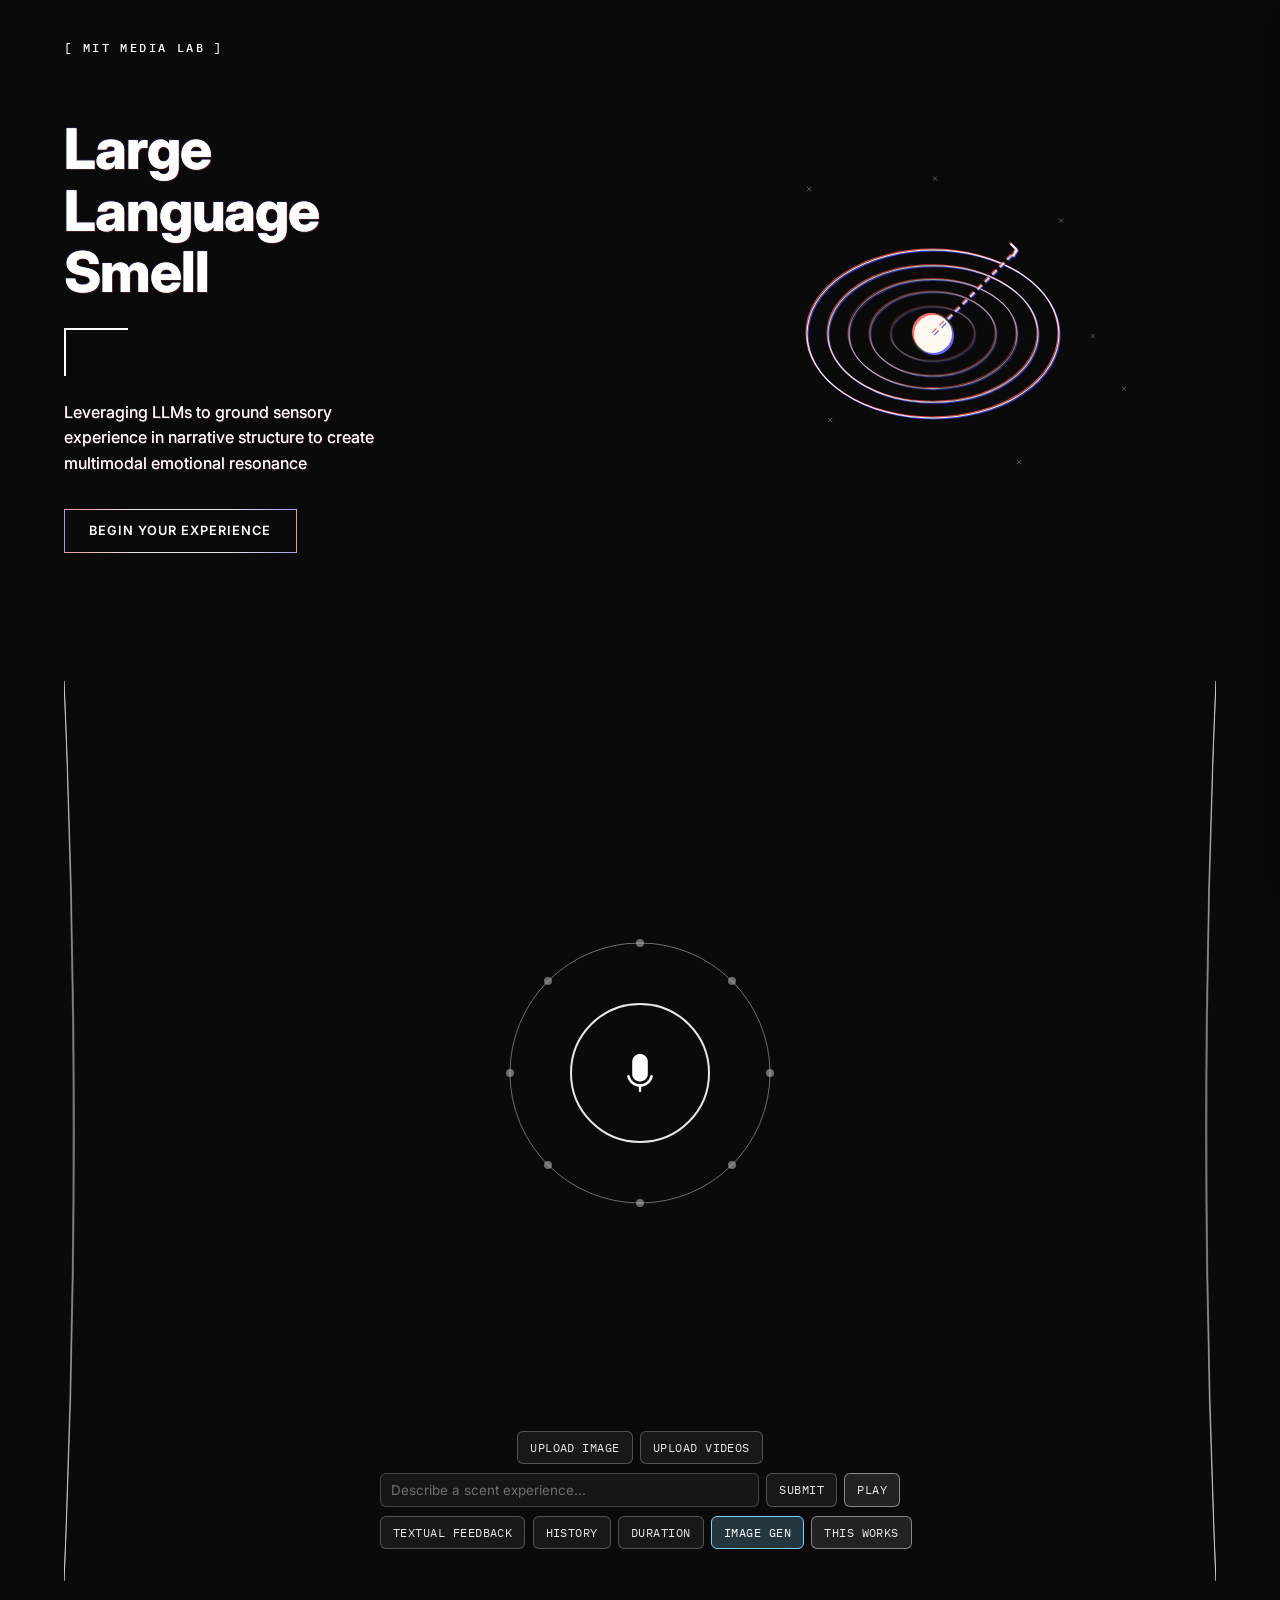
==== commit 4dc46143: "Add video clip upload workflow with mid-frame vision and per-clip cache. Demo supports multi-clip qu" ====
--- a/aromagen/ui/demo/index.html
+++ b/aromagen/ui/demo/index.html
@@ -7,7 +7,7 @@
   <link rel="preconnect" href="https://fonts.googleapis.com">
   <link rel="preconnect" href="https://fonts.gstatic.com" crossorigin>
   <link href="https://fonts.googleapis.com/css2?family=IBM+Plex+Mono:wght@400;500&family=Inter:wght@400;700;800&display=swap" rel="stylesheet">
-  <link rel="stylesheet" href="styles.css?v=4">
+  <link rel="stylesheet" href="styles.css?v=7">
 </head>
 <body>
   <div class="page">
@@ -160,6 +160,25 @@
       </div>
 
       <div class="frequency-controls" id="frequencyControls" aria-live="polite">
+        <div class="video-clip-panel" id="videoClipPanel" style="display: none;">
+          <video
+            id="videoClipPlayer"
+            class="video-clip-player"
+            playsinline
+            muted
+            loop
+            controls
+            preload="metadata"
+          ></video>
+          <div class="frequency-controls-row video-clip-nav">
+            <button type="button" id="videoClipPrevBtn" class="frequency-control-btn">Prev clip</button>
+            <span class="video-clip-counter" id="videoClipCounter"></span>
+            <button type="button" id="videoClipNextBtn" class="frequency-control-btn">Next clip</button>
+          </div>
+        </div>
+        <figure class="generated-scene-wrap uploaded-scene-wrap" id="uploadedImageWrap" style="display: none;">
+          <img id="uploadedSceneImg" class="generated-scene-img" alt="Frame analyzed for scent" />
+        </figure>
         <figure class="generated-scene-wrap" id="generatedSceneWrap" style="display: none;">
           <img id="generatedSceneImg" class="generated-scene-img" alt="" />
         </figure>
@@ -174,6 +193,17 @@
               id="frequencyImageInput"
               class="frequency-image-input"
               accept="image/*"
+            >
+          </label>
+          <button type="button" id="imageTranscriptToggleBtn" class="frequency-control-btn">IMAGE TEXT</button>
+          <label class="frequency-control-btn frequency-image-upload-label">
+            Upload videos
+            <input
+              type="file"
+              id="frequencyVideoInput"
+              class="frequency-image-input"
+              accept="video/mp4,video/webm,video/quicktime,video/*"
+              multiple
             >
           </label>
         </div>
@@ -273,6 +303,6 @@
     <div class="history-list" id="historyList"></div>
   </aside>
 
-  <script src="script.js?v=10"></script>
+  <script src="script.js?v=18"></script>
 </body>
 </html>
--- a/aromagen/ui/demo/styles.css
+++ b/aromagen/ui/demo/styles.css
@@ -543,6 +543,39 @@
   border-radius: 4px;
 }
 
+.video-clip-panel {
+  width: 100%;
+  display: flex;
+  flex-direction: column;
+  align-items: center;
+  gap: 0.5rem;
+  margin-bottom: 0.75rem;
+}
+
+.video-clip-player {
+  width: 100%;
+  max-width: min(420px, 100%);
+  max-height: 280px;
+  border-radius: 4px;
+  border: 1px solid rgba(255, 255, 255, 0.15);
+  background: #000;
+}
+
+.video-clip-nav {
+  justify-content: center;
+  align-items: center;
+  width: 100%;
+}
+
+.video-clip-counter {
+  font-family: "IBM Plex Mono", monospace;
+  font-size: 0.72rem;
+  letter-spacing: 0.04em;
+  color: rgba(255, 255, 255, 0.65);
+  min-width: 6rem;
+  text-align: center;
+}
+
 .frequency-transcription-text {
   font-family: Georgia, "Times New Roman", serif;
   font-size: clamp(0.82rem, 1.8vw, 0.95rem);
